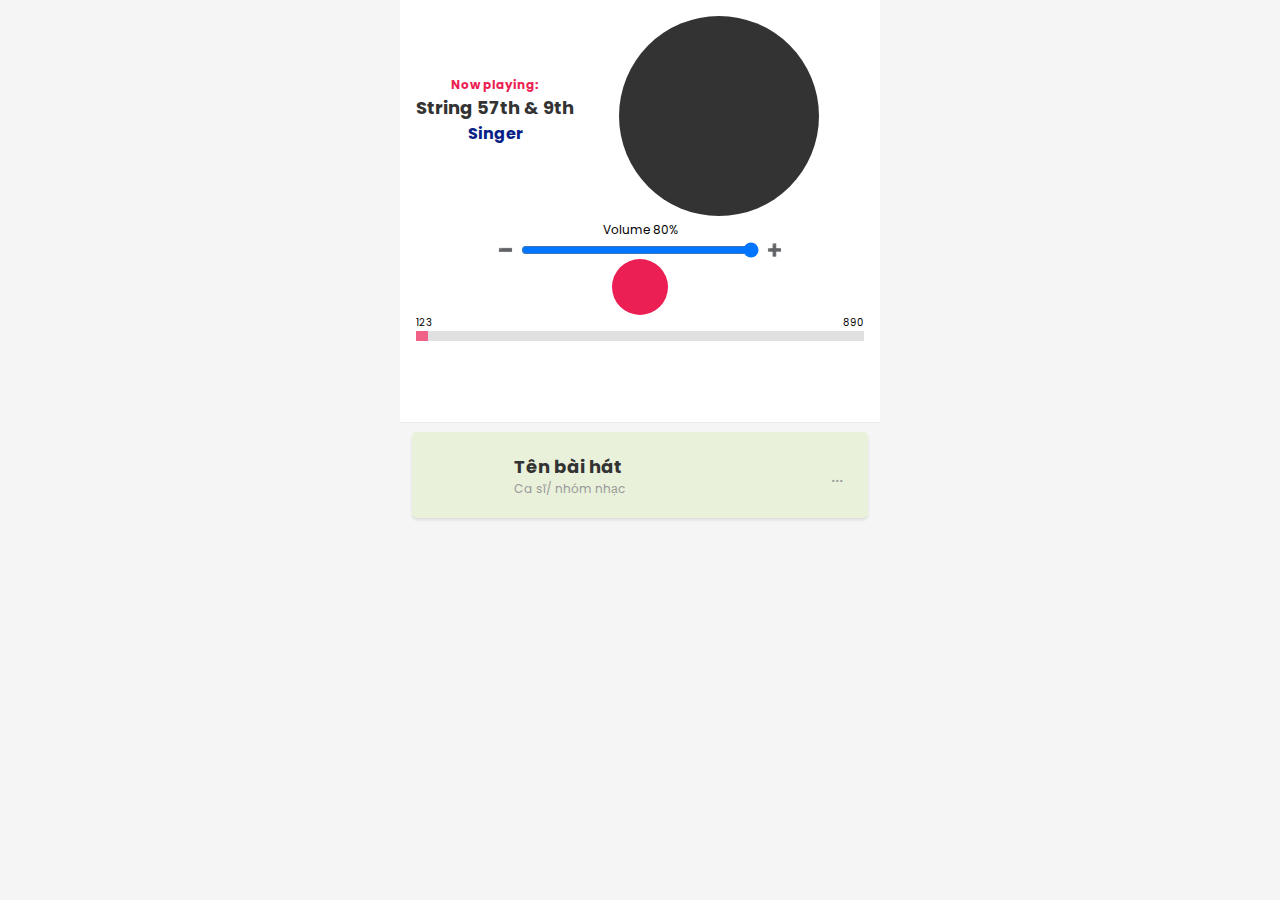
==== html/main.html @ d0d83ee0 "Change main and mystyle" ====
<!DOCTYPE html>
<html lang="en">
  <head>
    <meta charset="UTF-8" />
    <meta http-equiv="X-UA-Compatible" content="IE=edge" />
    <meta name="viewport" content="width=device-width, initial-scale=1.0" />
    <title>Music Player</title>
    <!-- Font -->
    <link
      rel="stylesheet"
      href="https://cdnjs.cloudflare.com/ajax/libs/font-awesome/5.15.2/css/all.min.css"
      integrity="sha512-HK5fgLBL+xu6dm/Ii3z4xhlSUyZgTT9tuc/hSrtw6uzJOvgRr2a9jyxxT1ely+B+xFAmJKVSTbpM/CuL7qxO8w=="
      crossorigin="anonymous"
    />
    <link rel="preconnect" href="https://fonts.gstatic.com" />
    <link
      href="https://fonts.googleapis.com/css2?family=Poppins:wght@300;400;600&display=swap"
      rel="stylesheet"
    />
    <!-- CSS -->
    <link rel="stylesheet" href="../css/mystyle.css" />
  </head>
  <body>
    <div class="player">
      <!-- Dashboard -->
      <div class="dashboard">
        <div class="info">
          <!-- Header -->
          <header>
            <h4>Now playing:</h4>
            <h2>String 57th & 9th</h2>
            <h3>Singer</h3>
          </header>

          <!-- CD -->
          <div class="cd">
            <div class="cd-thumb"></div>
          </div>
        </div>

        <!-- Control -->
        <div class="wrapControl">
          <!-- Volume Control -->
          <div class="volume-wrap">
            <span class="volume-percent">Volume 80%</span>
            <div class="volume-control">
              <span class="volume-down">➖</span>
              <input
                class="volume"
                type="range"
                value="100"
                step="1"
                min="0"
                max="100"
              />
              <span class="volume-up">➕</span>
            </div>
          </div>

          <!-- Play Control -->
          <div class="control">
            <div class="btn btn-repeat">
              <i class="fas fa-redo"></i>
            </div>
            <div class="btn btn-prev">
              <i class="fas fa-step-backward"></i>
            </div>
            <div class="btn btn-toggle-play">
              <i class="fas fa-pause icon-pause"></i>
              <i class="fas fa-play icon-play"></i>
            </div>
            <div class="btn btn-next">
              <i class="fas fa-step-forward"></i>
            </div>
            <div class="btn btn-random">
              <i class="fas fa-random"></i>
            </div>
          </div>
        </div>

        <div class="viewProgress">
          <div class="viewTime">
            <label for="" class="viewTime-progress">123</label>
            <label for="" class="viewTime-duration">890</label>
          </div>
          <input
            id="progress"
            class="progress"
            type="range"
            value="0"
            step="1"
            min="0"
            max="100"
          />
        </div>

        <audio id="audio" src=""></audio>
        <canvas
          id="canvas"
          style="
            width: 100%;
            height: 50px;
            margin-top: 10px;
            border-radius: 4px;
          "
        ></canvas>
      </div>

      <!-- Playlist -->
      <div class="playlist">
        <div class="song">
          <div
            class="thumb"
            style="background-image: url('./images/con_bao_tinh_yeu.jpg')"
          ></div>
          <div class="body">
            <h3 class="title">Tên bài hát</h3>
            <p class="author">Ca sĩ/ nhóm nhạc</p>
          </div>
          <div class="option">
            <i class="fas fa-ellipses-h">...</i>
          </div>
        </div>
      </div>
    </div>

    <!-- JS -->
    <script src="../js/myjs.js"></script>
  </body>
</html>
---- css/mystyle.css ----
:root {
    --primary-color: #ec1f55;
    --text-color: #333;
}

* {
    padding: 0;
    margin: 0;
    box-sizing: border-box;
}

body {
    background-color: #f5f5f5;
}

html {
    font-family: "Poppins", sans-serif;
}

.player {
    max-width: 480px;
    margin: 0px auto;
    position: relative;    
}

.player .icon-pause {
    display: none;
}

.player.playing .icon-pause {
    display: inline-block;
}

.player.playing .icon-play {
    display: none;
}

.dashboard {
    padding: 16px 16px 14px;
    background-color: #fff;
    position: fixed;
    top: 0;
    max-width: 480px;
    width: 100%;
    border-bottom: 1px solid #ebebeb;    
    z-index: 1;
}

.info {
    display: flex;
    align-items: center;    
}

header {
    text-align: center;
    margin-bottom: 10px;    
}

header h4 {
    color: var(--primary-color);
    font-size: 12px;
}

header h2 {
    color: var(--text-color);
    font-size: 18px;
}

header h3 {
    color: #081f87;
    font-size: 16px;
}

.cd {
    display: flex;    
    margin: auto;
    width: 200px;
}

.cd-thumb {
    width: 100%;
    padding-top: 100%;
    border-radius: 50%;
    background-color: #333;
    background-size: cover;
    margin: auto;
}

/* volume */

.volume-wrap {
    width: 300px;
    margin: 0 auto;
    text-align: center;    
}

.volume-percent {
    font-size: 12px;
}

.volume-control {
    display: flex;
    align-items: center;
    justify-content: space-between;
    width: 100%;    
}

.volume {
    width: 100%;
    height: 10px;
    border-radius: 5px;
    /* position: relative; */    
}

.volume-up,
.volume-down {
    font-size: 12px;
    margin: 0 8px;
    cursor: pointer;
}

.control {
    display: flex;
    align-items: center;
    justify-content: space-around;    
}

.control .btn {
    color: #666;
    padding: 20px;
    font-size: 20px;
}

.control .btn.active {
    color: var(--primary-color);
}

.control .btn-toggle-play {
    width: 56px;
    height: 56px;
    border-radius: 50%;
    font-size: 24px;
    color: #fff;
    display: flex;
    align-items: center;
    justify-content: center;
    background-color: var(--primary-color);
}

.viewTime {
    display: flex;
    justify-content: space-between;
    font-size: 10px;    
}

.viewProgress {
    position: relative;
    margin-bottom: 10px;
}

.progress {    
    position: absolute;
    width: 100%;
    height: 10px;
    -webkit-appearance: none;
    background: #d3d3d3;
    outline: none;
    opacity: 0.7;
    -webkit-transition: 0.2s;
    transition: opacity 0.2s;
}

.progress::-webkit-slider-thumb {
    -webkit-appearance: none;
    appearance: none;
    width: 12px;
    height: 10px;
    background-color: var(--primary-color);
    cursor: pointer;
}

.playlist {
    margin-top: 420px;
    padding: 12px;
}

.song {
    display: flex;
    align-items: center;
    margin-bottom: 12px;
    background-color: #f4e4e5;
    padding: 8px 16px 8px 8px;
    border-radius: 5px;
    box-shadow: 0 2px 3px rgba(0, 0, 0, 0.1);
    transition: all 0.2s ease-in;
  }

  .song:nth-child(odd) {
    background-color: #e9f1da;
  }

  .song:hover {
      transform: translateX(1px) translateY(1px);
      box-shadow: 0 2px 3px rgba(228, 122, 122, 0.548);
  }
  
  .song.active {
    background-color: var(--primary-color);    
    transition: all 0.7s ease-in-out;
  }  
  
  .song:active {
    opacity: 0.8;
  }
  
  .song.active .option,
  .song.active .author,
  .song.active .title {
    color: #fff;
  }
  
  .song .thumb {
    width: 70px;
    height: 70px;
    border-radius: 5%;
    background-size: contain;
    margin: 0 4px;
  }
  
  .song .body {
    flex: 1;
    padding: 0 16px;
  }
  
  .song .title {
    font-size: 18px;
    color: var(--text-color);
  }
  
  .song .author {
    font-size: 12px;
    color: #999;
  }
  
  .song .option {
    padding: 16px 8px;
    color: #999;
    font-size: 18px;
  }

  .fas:hover {
      color: #00c2ee;
      transform: translateX(1px) translateY(-1px);      
      transition: all 0.2s ease-in-out;
  }
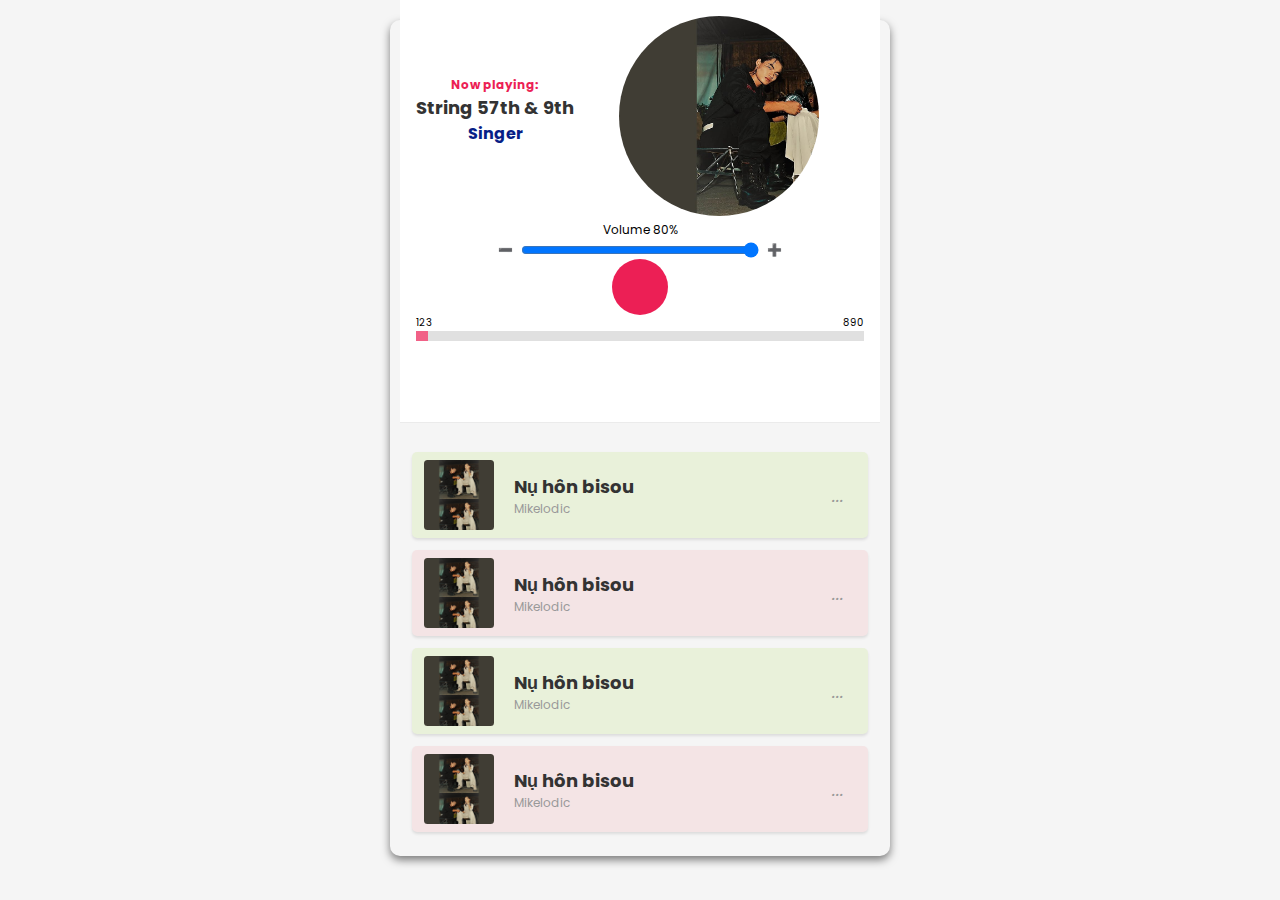
==== commit d2178072: "complete function render list songs" ====
--- a/html/main.html
+++ b/html/main.html
@@ -108,10 +108,10 @@
 
       <!-- Playlist -->
       <div class="playlist">
-        <div class="song">
+        <!-- <div class="song">
           <div
             class="thumb"
-            style="background-image: url('./images/con_bao_tinh_yeu.jpg')"
+            style="background-image: url('../assets/images/nuhonbisou.jpg')"
           ></div>
           <div class="body">
             <h3 class="title">Tên bài hát</h3>
@@ -120,10 +120,10 @@
           <div class="option">
             <i class="fas fa-ellipses-h">...</i>
           </div>
-        </div>
+        </div> -->
+        
       </div>
     </div>
-
     <!-- JS -->
     <script src="../js/myjs.js"></script>
   </body>
--- a/css/mystyle.css
+++ b/css/mystyle.css
@@ -1,255 +1,260 @@
 :root {
-    --primary-color: #ec1f55;
-    --text-color: #333;
+  --primary-color: #ec1f55;
+  --text-color: #333;
 }
 
 * {
-    padding: 0;
-    margin: 0;
-    box-sizing: border-box;
+  padding: 0;
+  margin: 0;
+  box-sizing: border-box;
 }
 
 body {
-    background-color: #f5f5f5;
+  background-color: #f5f5f5;
 }
 
 html {
-    font-family: "Poppins", sans-serif;
+  font-family: "Poppins", sans-serif;
+  box-shadow: 0 4px 8px rgba(0, 0, 0, 0.5); /* Đây là đoạn CSS tạo bóng đen nổi lên */
+  max-width: 500px;
+  margin: 20px auto;
+  border-radius: 10px; /* Đây là đoạn CSS tạo góc bo tròn */
 }
 
 .player {
-    max-width: 480px;
-    margin: 0px auto;
-    position: relative;    
+  max-width: 480px;
+  margin: 0px auto;
+  position: relative;
 }
 
 .player .icon-pause {
-    display: none;
+  display: none;
 }
 
 .player.playing .icon-pause {
-    display: inline-block;
+  display: inline-block;
 }
 
 .player.playing .icon-play {
-    display: none;
+  display: none;
 }
 
 .dashboard {
-    padding: 16px 16px 14px;
-    background-color: #fff;
-    position: fixed;
-    top: 0;
-    max-width: 480px;
-    width: 100%;
-    border-bottom: 1px solid #ebebeb;    
-    z-index: 1;
+  padding: 16px 16px 14px;
+  background-color: #fff;
+  position: fixed;
+  top: 0;
+  max-width: 480px;
+  width: 100%;
+  border-bottom: 1px solid #ebebeb;
+  z-index: 1;
 }
 
 .info {
-    display: flex;
-    align-items: center;    
+  display: flex;
+  align-items: center;
 }
 
 header {
-    text-align: center;
-    margin-bottom: 10px;    
+  text-align: center;
+  margin-bottom: 10px;
 }
 
 header h4 {
-    color: var(--primary-color);
-    font-size: 12px;
+  color: var(--primary-color);
+  font-size: 12px;
 }
 
 header h2 {
-    color: var(--text-color);
-    font-size: 18px;
+  color: var(--text-color);
+  font-size: 18px;
 }
 
 header h3 {
-    color: #081f87;
-    font-size: 16px;
+  color: #081f87;
+  font-size: 16px;
 }
 
 .cd {
-    display: flex;    
-    margin: auto;
-    width: 200px;
+  display: flex;
+  margin: auto;
+  width: 200px;
 }
 
 .cd-thumb {
-    width: 100%;
-    padding-top: 100%;
-    border-radius: 50%;
-    background-color: #333;
-    background-size: cover;
-    margin: auto;
+  width: 100%;
+  padding-top: 100%;
+  border-radius: 50%;
+  background-color: #333;
+  background-size: cover;
+  margin: auto;
+  background-image: url('../assets/images/nuhonbisou.jpg')
 }
 
 /* volume */
 
 .volume-wrap {
-    width: 300px;
-    margin: 0 auto;
-    text-align: center;    
+  width: 300px;
+  margin: 0 auto;
+  text-align: center;
 }
 
 .volume-percent {
-    font-size: 12px;
+  font-size: 12px;
 }
 
 .volume-control {
-    display: flex;
-    align-items: center;
-    justify-content: space-between;
-    width: 100%;    
+  display: flex;
+  align-items: center;
+  justify-content: space-between;
+  width: 100%;
 }
 
 .volume {
-    width: 100%;
-    height: 10px;
-    border-radius: 5px;
-    /* position: relative; */    
+  width: 100%;
+  height: 10px;
+  border-radius: 5px;
+  /* position: relative; */
 }
 
 .volume-up,
 .volume-down {
-    font-size: 12px;
-    margin: 0 8px;
-    cursor: pointer;
+  font-size: 12px;
+  margin: 0 8px;
+  cursor: pointer;
 }
 
 .control {
-    display: flex;
-    align-items: center;
-    justify-content: space-around;    
+  display: flex;
+  align-items: center;
+  justify-content: space-around;
 }
 
 .control .btn {
-    color: #666;
-    padding: 20px;
-    font-size: 20px;
+  color: #666;
+  padding: 20px;
+  font-size: 20px;
 }
 
 .control .btn.active {
-    color: var(--primary-color);
+  color: var(--primary-color);
 }
 
 .control .btn-toggle-play {
-    width: 56px;
-    height: 56px;
-    border-radius: 50%;
-    font-size: 24px;
-    color: #fff;
-    display: flex;
-    align-items: center;
-    justify-content: center;
-    background-color: var(--primary-color);
+  width: 56px;
+  height: 56px;
+  border-radius: 50%;
+  font-size: 24px;
+  color: #fff;
+  display: flex;
+  align-items: center;
+  justify-content: center;
+  background-color: var(--primary-color);
 }
 
 .viewTime {
-    display: flex;
-    justify-content: space-between;
-    font-size: 10px;    
+  display: flex;
+  justify-content: space-between;
+  font-size: 10px;
 }
 
 .viewProgress {
-    position: relative;
-    margin-bottom: 10px;
-}
-
-.progress {    
-    position: absolute;
-    width: 100%;
-    height: 10px;
-    -webkit-appearance: none;
-    background: #d3d3d3;
-    outline: none;
-    opacity: 0.7;
-    -webkit-transition: 0.2s;
-    transition: opacity 0.2s;
+  position: relative;
+  margin-bottom: 10px;
+}
+
+.progress {
+  position: absolute;
+  width: 100%;
+  height: 10px;
+  -webkit-appearance: none;
+  background: #d3d3d3;
+  outline: none;
+  opacity: 0.7;
+  -webkit-transition: 0.2s;
+  transition: opacity 0.2s;
 }
 
 .progress::-webkit-slider-thumb {
-    -webkit-appearance: none;
-    appearance: none;
-    width: 12px;
-    height: 10px;
-    background-color: var(--primary-color);
-    cursor: pointer;
+  -webkit-appearance: none;
+  appearance: none;
+  width: 12px;
+  height: 10px;
+  background-color: var(--primary-color);
+  cursor: pointer;
 }
 
 .playlist {
-    margin-top: 420px;
-    padding: 12px;
+  margin-top: 420px;
+  padding: 12px;
 }
 
 .song {
-    display: flex;
-    align-items: center;
-    margin-bottom: 12px;
-    background-color: #f4e4e5;
-    padding: 8px 16px 8px 8px;
-    border-radius: 5px;
-    box-shadow: 0 2px 3px rgba(0, 0, 0, 0.1);
-    transition: all 0.2s ease-in;
-  }
-
-  .song:nth-child(odd) {
-    background-color: #e9f1da;
-  }
-
-  .song:hover {
-      transform: translateX(1px) translateY(1px);
-      box-shadow: 0 2px 3px rgba(228, 122, 122, 0.548);
-  }
-  
-  .song.active {
-    background-color: var(--primary-color);    
-    transition: all 0.7s ease-in-out;
-  }  
-  
-  .song:active {
-    opacity: 0.8;
-  }
-  
-  .song.active .option,
-  .song.active .author,
-  .song.active .title {
-    color: #fff;
-  }
-  
-  .song .thumb {
-    width: 70px;
-    height: 70px;
-    border-radius: 5%;
-    background-size: contain;
-    margin: 0 4px;
-  }
-  
-  .song .body {
-    flex: 1;
-    padding: 0 16px;
-  }
-  
-  .song .title {
-    font-size: 18px;
-    color: var(--text-color);
-  }
-  
-  .song .author {
-    font-size: 12px;
-    color: #999;
-  }
-  
-  .song .option {
-    padding: 16px 8px;
-    color: #999;
-    font-size: 18px;
-  }
-
-  .fas:hover {
-      color: #00c2ee;
-      transform: translateX(1px) translateY(-1px);      
-      transition: all 0.2s ease-in-out;
-  }+  display: flex;
+  align-items: center;
+  margin-bottom: 12px;
+  background-color: #f4e4e5;
+  padding: 8px 16px 8px 8px;
+  border-radius: 5px;
+  box-shadow: 0 2px 3px rgba(0, 0, 0, 0.1);
+  transition: all 0.2s ease-in;
+}
+
+.song:nth-child(odd) {
+  background-color: #e9f1da;
+}
+
+.song:hover {
+  transform: translateX(1px) translateY(1px);
+  box-shadow: 0 2px 3px rgba(228, 122, 122, 0.548);
+}
+
+.song.active {
+  background-color: var(--primary-color);
+  transition: all 0.7s ease-in-out;
+}
+
+.song:active {
+  opacity: 0.8;
+}
+
+.song.active .option,
+.song.active .author,
+.song.active .title {
+  color: #fff;
+}
+
+.song .thumb {
+  width: 70px;
+  height: 70px;
+  border-radius: 5%;
+  background-size: contain;
+  margin: 0 4px;
+}
+
+.song .body {
+  flex: 1;
+  padding: 0 16px;
+}
+
+.song .title {
+  font-size: 18px;
+  color: var(--text-color);
+}
+
+.song .author {
+  font-size: 12px;
+  color: #999;
+}
+
+.song .option {
+  padding: 16px 8px;
+  color: #999;
+  font-size: 18px;
+}
+
+.fas:hover {
+  color: #00c2ee;
+  transform: translateX(1px) translateY(-1px);
+  transition: all 0.2s ease-in-out;
+}
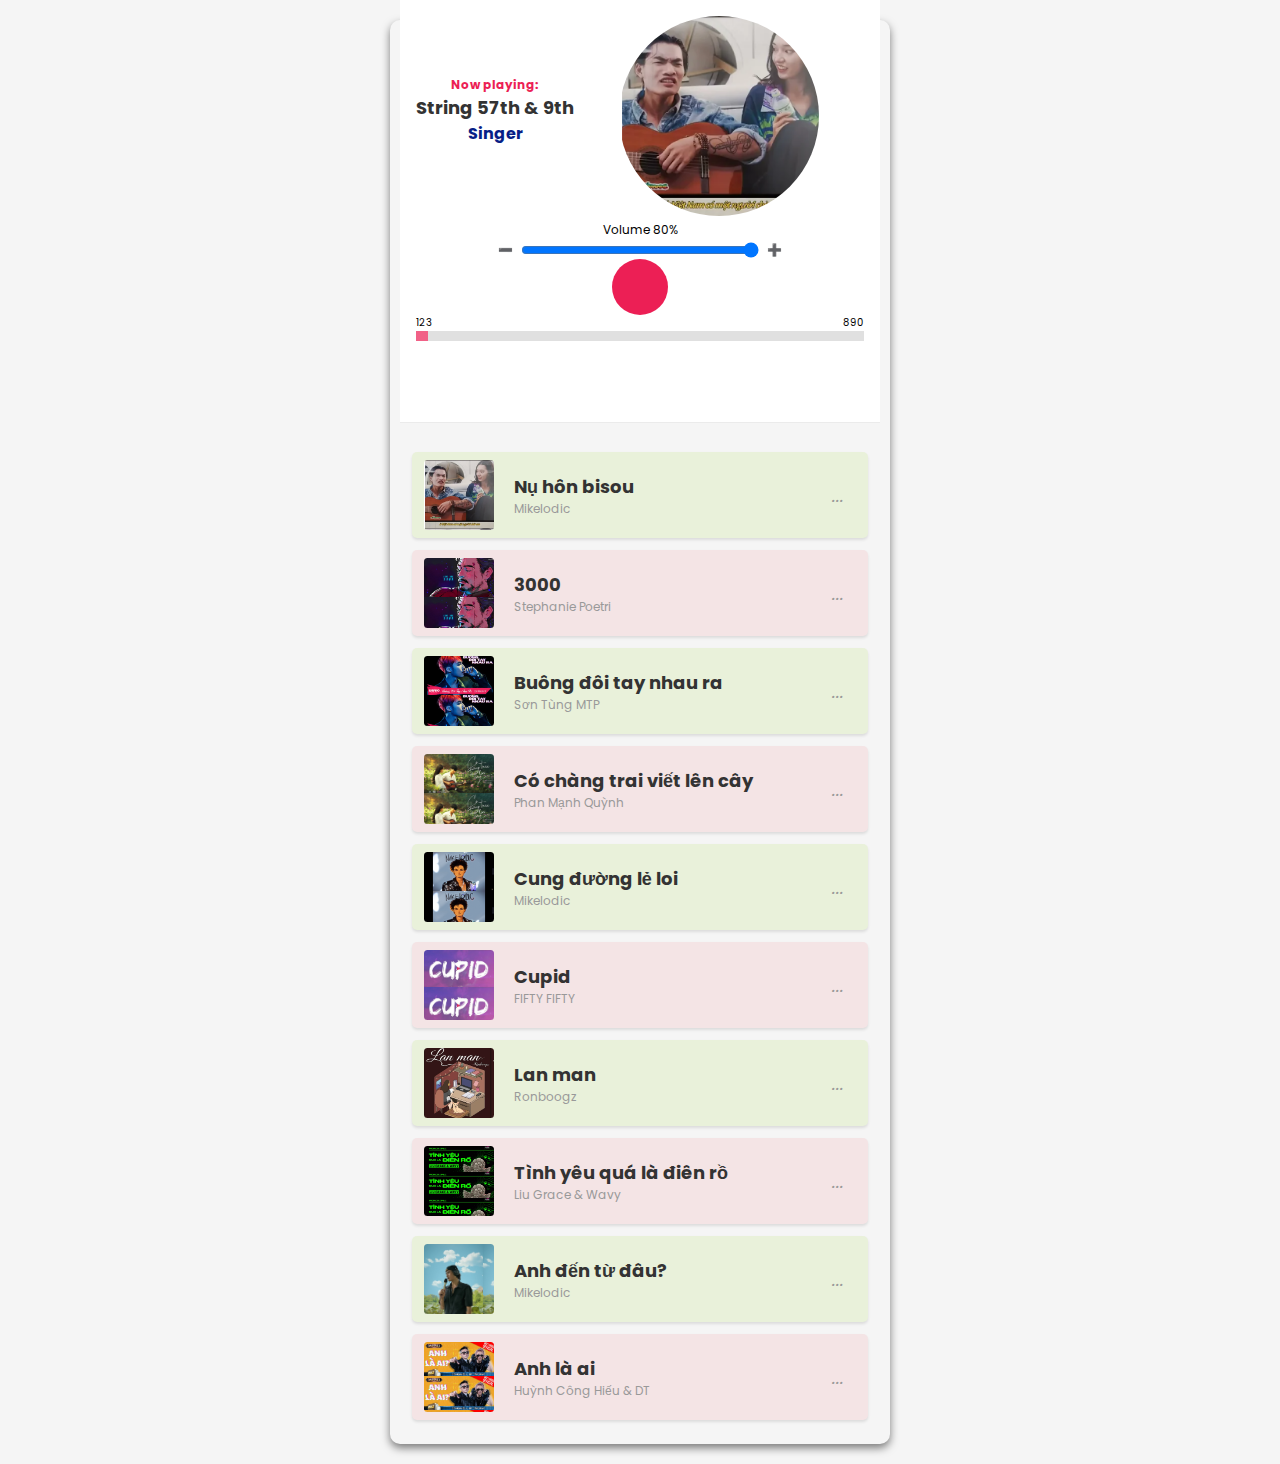
==== commit afec63a7: "Update file asset image and music" ====
--- a/html/main.html
+++ b/html/main.html
@@ -34,8 +34,9 @@
 
           <!-- CD -->
           <div class="cd">
-            <div class="cd-thumb"></div>
+            <div style="background-image: url('../assets/images/nuhonbisou.png')" class="cd-thumb"></div>
           </div>
+
         </div>
 
         <!-- Control -->
--- a/css/mystyle.css
+++ b/css/mystyle.css
@@ -88,7 +88,7 @@
   background-color: #333;
   background-size: cover;
   margin: auto;
-  background-image: url('../assets/images/nuhonbisou.jpg')
+  
 }
 
 /* volume */
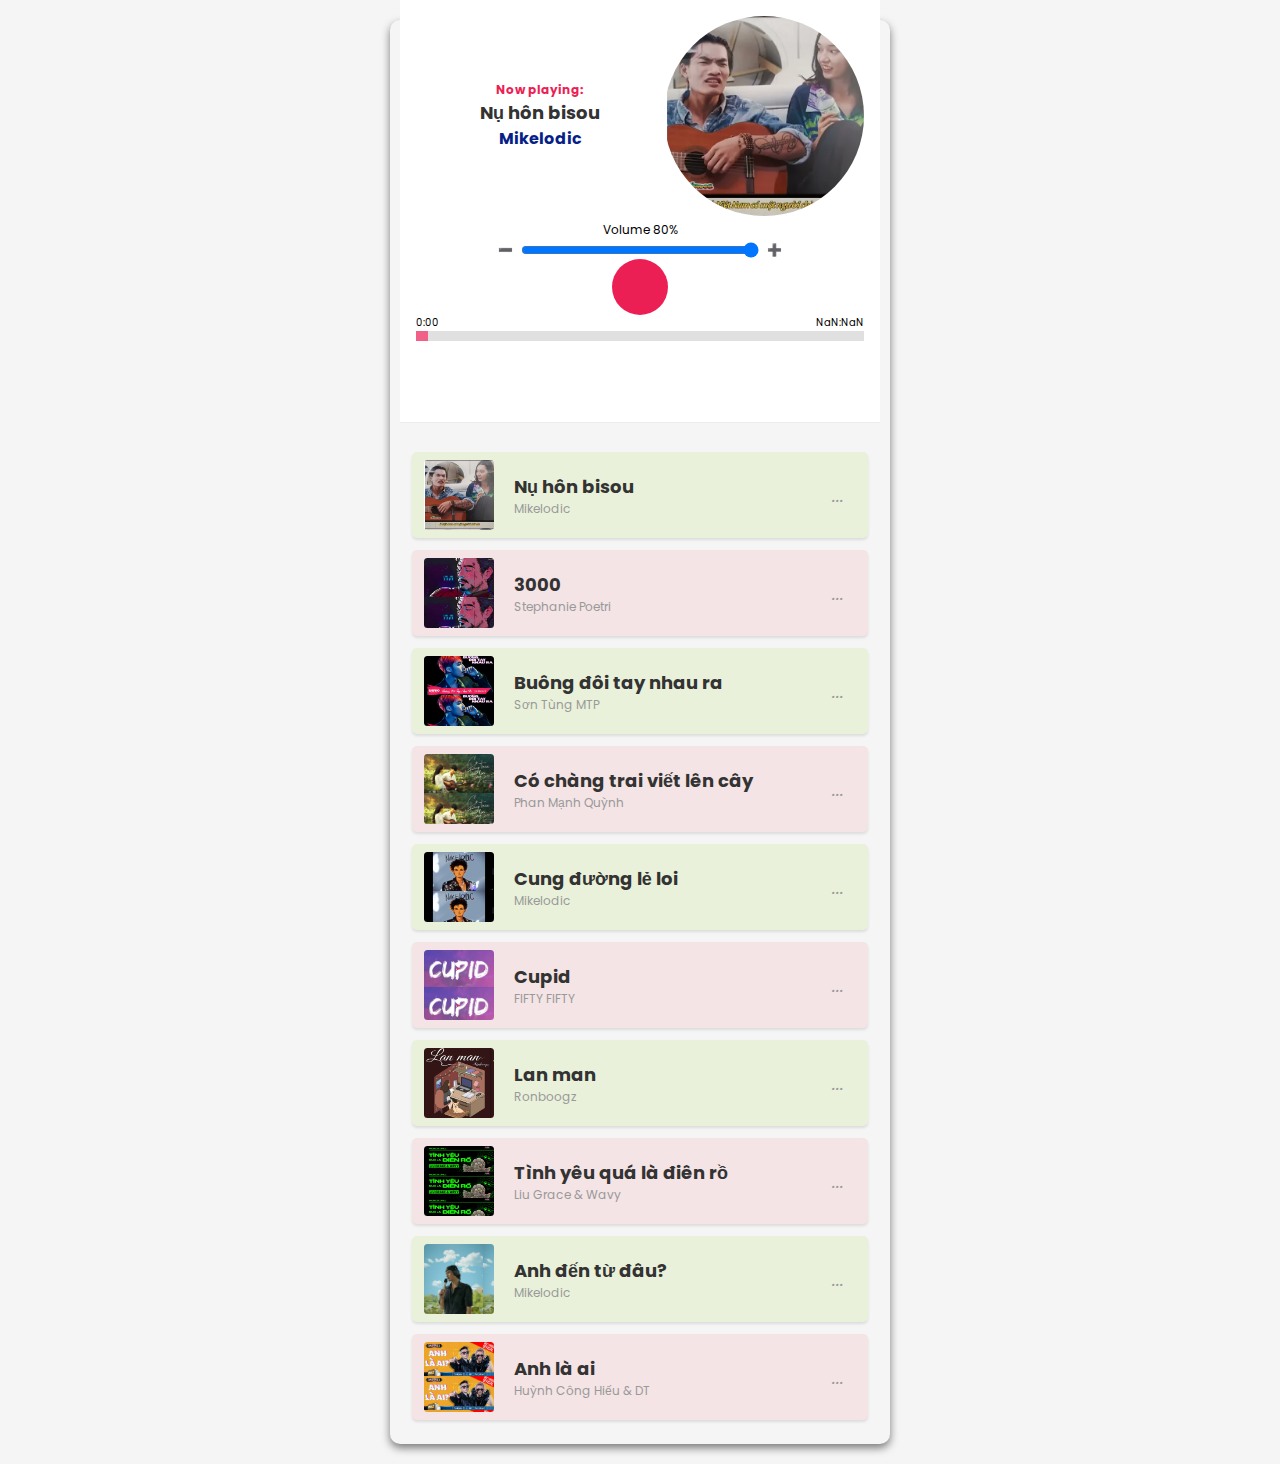
==== commit 726b55fc: "Update handle event play/pause audio" ====
--- a/html/main.html
+++ b/html/main.html
@@ -81,8 +81,8 @@
 
         <div class="viewProgress">
           <div class="viewTime">
-            <label for="" class="viewTime-progress">123</label>
-            <label for="" class="viewTime-duration">890</label>
+            <label for="" class="viewTime-progress">0:00</label>
+            <label for="" class="viewTime-duration">0:00</label>
           </div>
           <input
             id="progress"
--- a/css/mystyle.css
+++ b/css/mystyle.css
@@ -58,6 +58,7 @@
 header {
   text-align: center;
   margin-bottom: 10px;
+  margin: auto;
 }
 
 header h4 {
@@ -77,7 +78,7 @@
 
 .cd {
   display: flex;
-  margin: auto;
+  /* margin: auto; */
   width: 200px;
 }
 
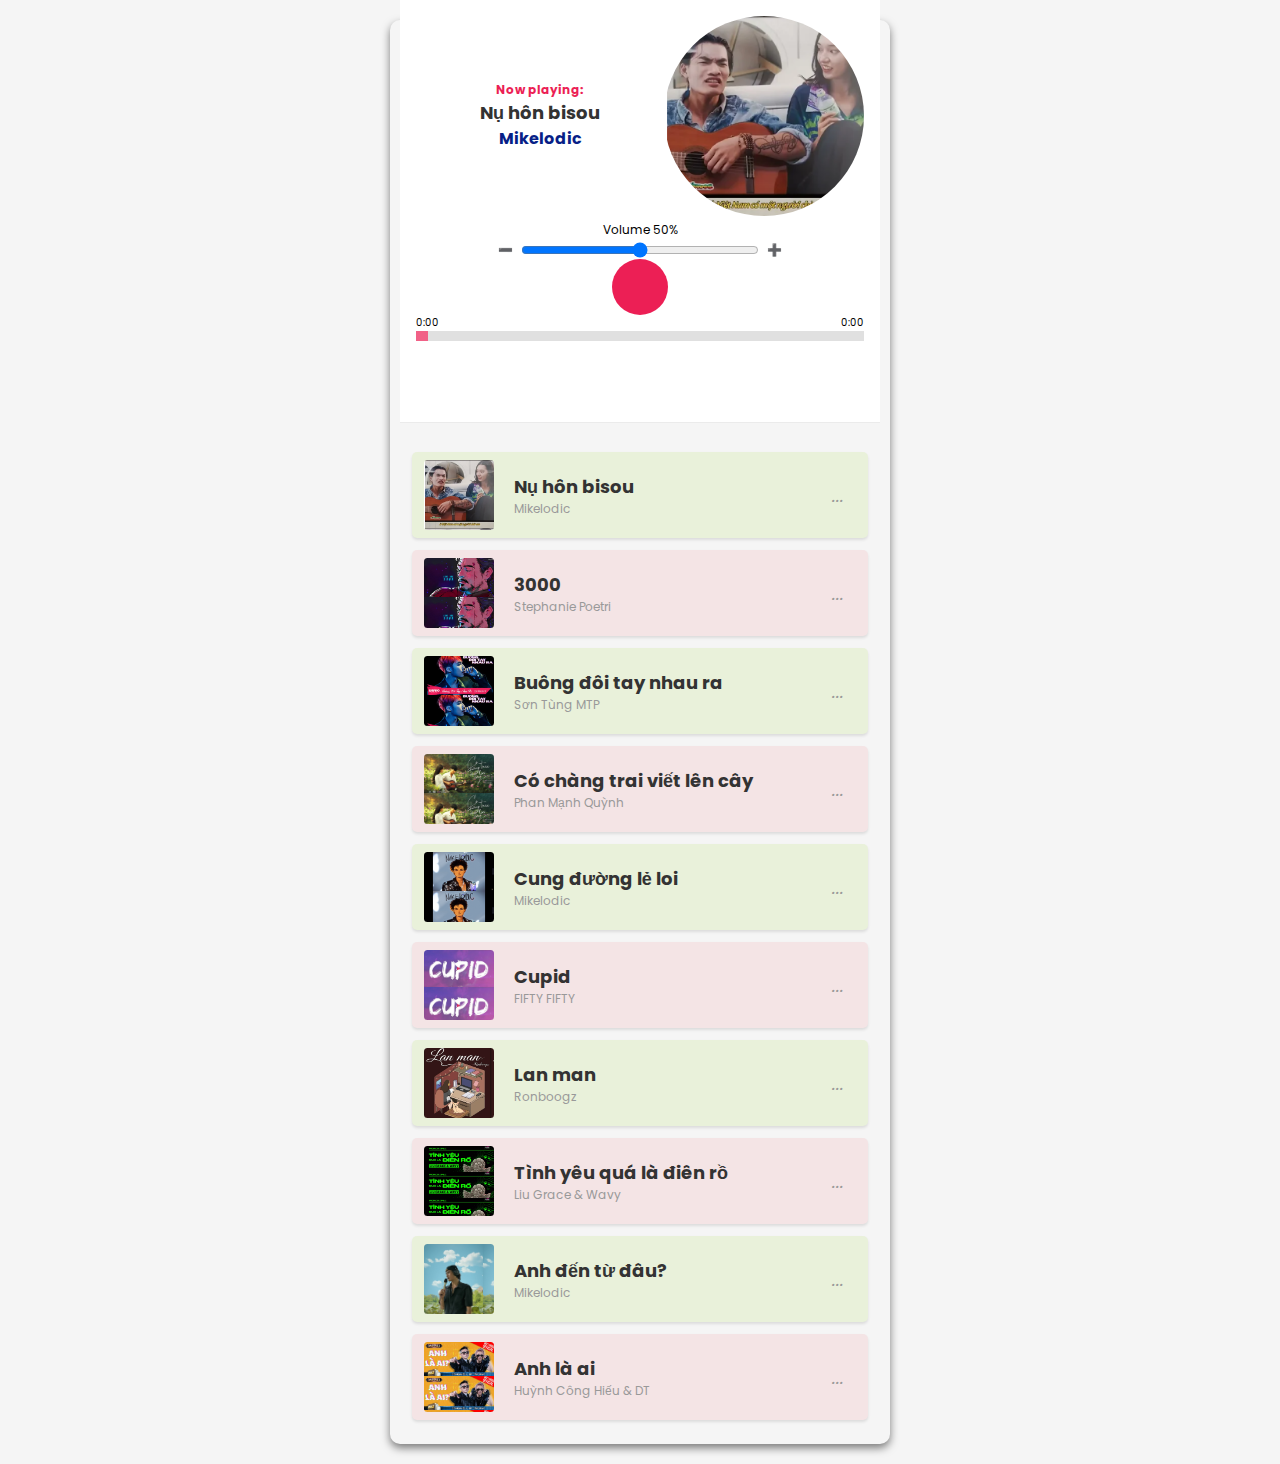
==== commit cb96c792: "update list includes song are used to play" ====
--- a/html/main.html
+++ b/html/main.html
@@ -5,6 +5,8 @@
     <meta http-equiv="X-UA-Compatible" content="IE=edge" />
     <meta name="viewport" content="width=device-width, initial-scale=1.0" />
     <title>Music Player</title>
+      <!-- CSS -->
+        <link rel="stylesheet" href="../css/mystyle.css" />
     <!-- Font -->
     <link
       rel="stylesheet"
@@ -17,8 +19,7 @@
       href="https://fonts.googleapis.com/css2?family=Poppins:wght@300;400;600&display=swap"
       rel="stylesheet"
     />
-    <!-- CSS -->
-    <link rel="stylesheet" href="../css/mystyle.css" />
+
   </head>
   <body>
     <div class="player">
@@ -43,13 +44,13 @@
         <div class="wrapControl">
           <!-- Volume Control -->
           <div class="volume-wrap">
-            <span class="volume-percent">Volume 80%</span>
+            <span class="volume-percent">Volume 50%</span>
             <div class="volume-control">
               <span class="volume-down">➖</span>
               <input
                 class="volume"
                 type="range"
-                value="100"
+                value="50"
                 step="1"
                 min="0"
                 max="100"
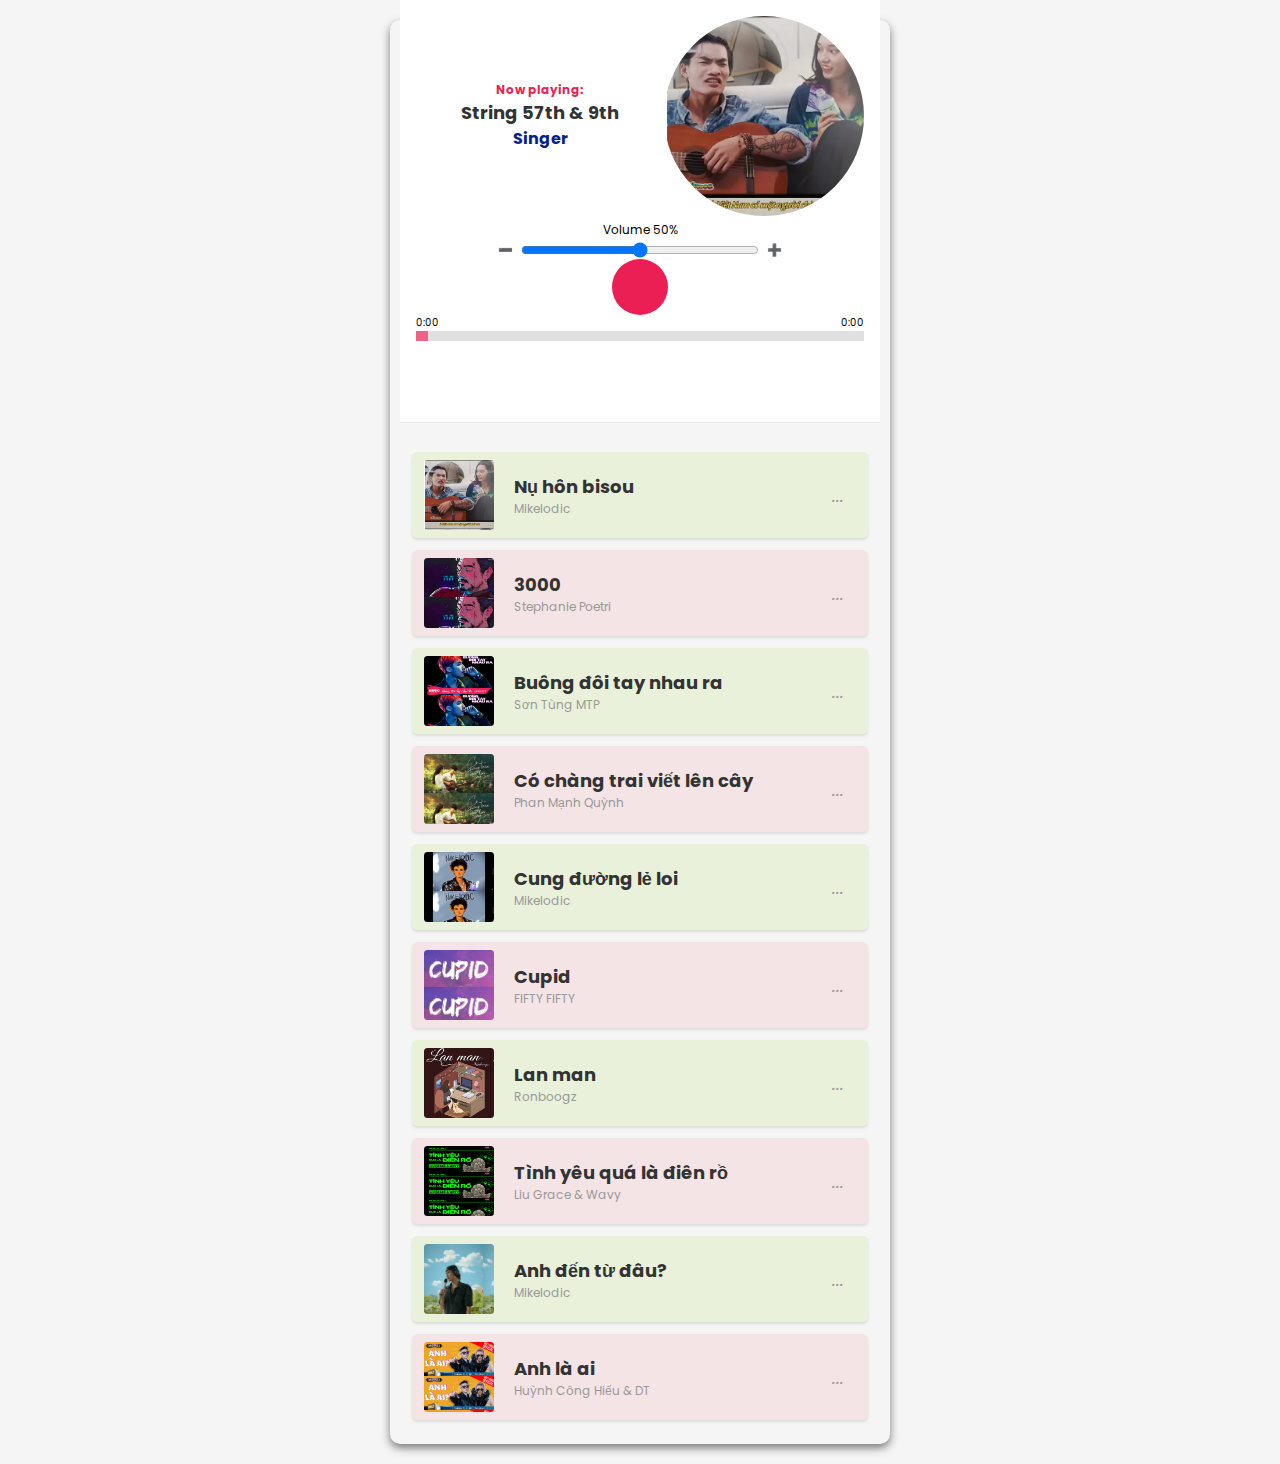
==== commit 96220b9f: "Update function local storage" ====
--- a/html/main.html
+++ b/html/main.html
@@ -7,6 +7,7 @@
     <title>Music Player</title>
       <!-- CSS -->
         <link rel="stylesheet" href="../css/mystyle.css" />
+        <link rel="shortcut icon" href="#">
     <!-- Font -->
     <link
       rel="stylesheet"
--- a/css/mystyle.css
+++ b/css/mystyle.css
@@ -216,7 +216,7 @@
 }
 
 .song:active {
-  opacity: 0.8;
+  opacity: 0.7;
 }
 
 .song.active .option,
